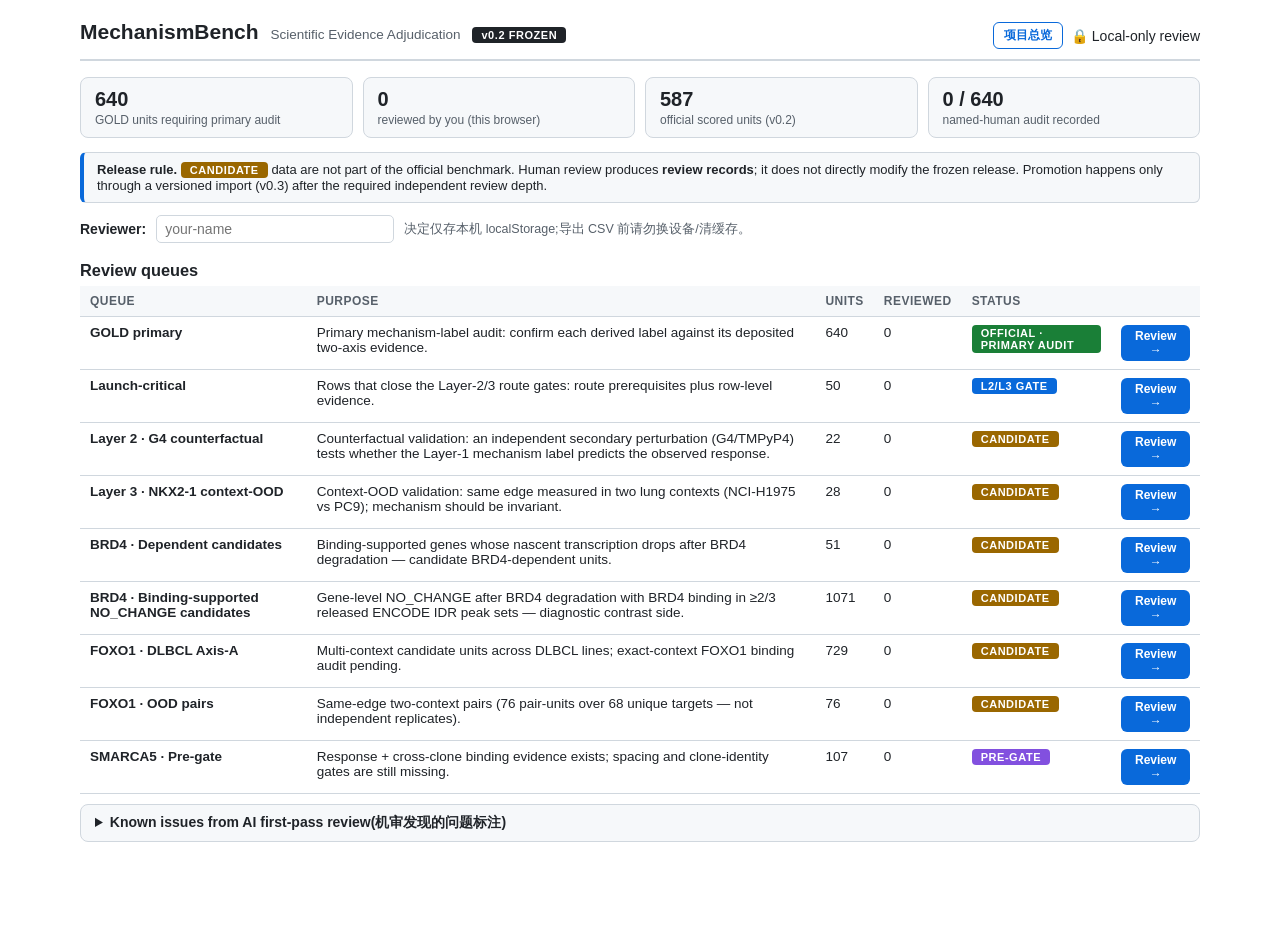
==== index.html @ e1ca5b91 "Bake 2,774 first-pass review records into site (records.js): dashboard shows progress, cards pre-fil" ====
<!DOCTYPE html>
<html lang="zh">
<head>
<meta charset="utf-8" />
<meta name="viewport" content="width=device-width, initial-scale=1" />
<title>MechanismBench — Scientific Evidence Adjudication</title>
<style>
:root{--ink:#1f2328;--mut:#57606a;--line:#d0d7de;--bg:#f6f8fa;--accent:#0969da;--ok:#1a7f37;--warn:#9a6700;--bad:#cf222e}
body{font-family:-apple-system,"PingFang SC","Microsoft YaHei",Segoe UI,sans-serif;color:var(--ink);margin:0;background:#fff;font-size:14px}
.wrap{max-width:1120px;margin:0 auto;padding:20px 20px 80px}
header.top{display:flex;flex-wrap:wrap;align-items:baseline;gap:12px;border-bottom:2px solid var(--line);padding-bottom:10px}
header.top h1{font-size:21px;margin:0}
header.top .subtitle{color:var(--mut);font-size:13.5px}
.badge{display:inline-block;padding:2px 9px;border-radius:4px;font-size:11px;font-weight:700;letter-spacing:.05em}
.b-frozen{background:#1f2328;color:#fff}.b-official{background:var(--ok);color:#fff}
.b-cand{background:var(--warn);color:#fff}.b-pregate{background:#8250df;color:#fff}
.b-gate{background:#0969da;color:#fff}
.statcards{display:flex;flex-wrap:wrap;gap:10px;margin:14px 0}
.statcards div{flex:1;min-width:150px;border:1px solid var(--line);border-radius:8px;padding:10px 14px;background:var(--bg)}
.statcards b{display:block;font-size:20px}
.statcards span{color:var(--mut);font-size:12px}
.releaserule{border:1px solid var(--line);border-left:4px solid var(--accent);background:var(--bg);border-radius:6px;padding:9px 13px;font-size:13px;margin:12px 0}
table.qtable{width:100%;border-collapse:collapse;font-size:13.5px}
table.qtable th,table.qtable td{border-bottom:1px solid var(--line);padding:8px 10px;text-align:left;vertical-align:top}
table.qtable th{background:var(--bg);font-size:12px;text-transform:uppercase;letter-spacing:.04em;color:var(--mut)}
.btn{display:inline-block;padding:6px 14px;border-radius:6px;background:var(--accent);color:#fff;border:none;font-size:13px;font-weight:600;cursor:pointer;text-decoration:none}
.btn.ghost{background:#fff;color:var(--accent);border:1px solid var(--accent)}
.btn.small{padding:4px 10px;font-size:12px}
.btn:hover{opacity:.9}
input[type=text],select,textarea{font:inherit;padding:5px 8px;border:1px solid var(--line);border-radius:5px}
textarea{width:100%;min-height:56px}
.panel{margin-top:16px}
.hidden{display:none!important}
.card section{border:1px solid var(--line);border-radius:8px;padding:12px 15px;margin:10px 0}
.card h4{margin:0 0 8px;font-size:13px;color:var(--mut);text-transform:uppercase;letter-spacing:.05em}
.hrow{display:flex;gap:10px;flex-wrap:wrap}
.hbox{flex:1;min-width:240px;border:1px solid var(--line);border-radius:8px;padding:10px 13px;background:var(--bg)}
.hbox .pred{font-weight:700;font-size:15px;margin-top:4px}
.derived{border:2px solid var(--ink);border-radius:8px;padding:12px 15px;background:#fff}
.derived .label{font-size:17px;font-weight:800}
.match-yes{color:var(--ok);font-weight:700}.match-no{color:var(--bad);font-weight:700}
label.opt{display:block;padding:6px 8px;border:1px solid var(--line);border-radius:6px;margin:4px 0;cursor:pointer}
label.opt:hover{background:var(--bg)}
.checks{display:grid;grid-template-columns:repeat(auto-fill,minmax(230px,1fr));gap:4px 14px;font-size:13px}
.navbar{display:flex;flex-wrap:wrap;gap:8px;align-items:center;margin:12px 0}
.progressbar{height:8px;background:var(--bg);border:1px solid var(--line);border-radius:4px;overflow:hidden;flex:1;min-width:160px}
.progressbar i{display:block;height:100%;background:var(--accent)}
.muted{color:var(--mut)}
.right{margin-left:auto}
details.box{border:1px solid var(--line);border-radius:8px;padding:0 14px;margin:10px 0;background:var(--bg)}
details.box summary{cursor:pointer;font-weight:600;padding:9px 0}
a{color:var(--accent)}
</style>
</head>
<body>
<div class="wrap">

<header class="top">
  <h1>MechanismBench</h1>
  <span class="subtitle">Scientific Evidence Adjudication</span>
  <span class="badge b-frozen">v0.2 FROZEN</span>
  <span class="right" style="display:flex;gap:8px;align-items:center">
    <a class="btn ghost small" href="overview.html">项目总览</a>
    <span title="Decisions are stored in this browser's localStorage only. Nothing is uploaded. Export CSV before switching devices.">🔒 Local-only review</span>
  </span>
</header>

<!-- DASHBOARD -->
<div id="setup" class="panel">
  <div class="statcards">
    <div><b>640</b><span>GOLD units requiring primary audit</span></div>
    <div><b id="stReviewed">0</b><span>reviewed by you (this browser)</span></div>
    <div><b>587</b><span>official scored units (v0.2)</span></div>
    <div><b>0 / 640</b><span>named-human audit recorded</span></div>
  </div>

  <div class="releaserule">
    <b>Release rule.</b> <span class="badge b-cand">CANDIDATE</span> data are not part of the official benchmark.
    Human review produces <b>review records</b>; it does not directly modify the frozen release.
    Promotion happens only through a versioned import (v0.3) after the required independent review depth.
  </div>

  <div style="display:flex;gap:10px;align-items:center;margin:12px 0">
    <b>Reviewer:</b>
    <input id="reviewerId" type="text" placeholder="your-name" autocomplete="off" style="width:220px" />
    <span class="muted" style="font-size:12.5px">决定仅存本机 localStorage;导出 CSV 前请勿换设备/清缓存。</span>
  </div>

  <h3 style="margin:18px 0 6px">Review queues</h3>
  <table class="qtable">
    <thead><tr><th>Queue</th><th>Purpose</th><th style="text-align:right">Units</th><th style="text-align:right">Reviewed</th><th>Status</th><th></th></tr></thead>
    <tbody id="queueList"></tbody>
  </table>

  <details class="box">
    <summary>Known issues from AI first-pass review(机审发现的问题标注)</summary>
    <div id="issuesBox" style="font-size:13.5px"></div>
  </details>
</div>

<!-- REVIEW VIEW -->
<div id="review" class="panel hidden">
  <div style="display:flex;flex-wrap:wrap;gap:10px;align-items:center">
    <button class="btn ghost small" id="backBtn">← Dashboard</button>
    <b id="qTitle"></b>
    <span id="qBadge" class="badge b-cand"></span>
    <span class="right"></span>
    <button class="btn ghost small" id="exportBtn">Export Review Records</button>
  </div>
  <div id="banner" class="muted" style="margin:6px 0 2px;font-size:13px"></div>
  <div class="navbar">
    <span id="progress" class="muted" style="font-size:12.5px"></span>
    <div class="progressbar"><i id="pbar" style="width:0%"></i></div>
  </div>

  <div class="card">
    <div style="display:flex;align-items:baseline;gap:10px;flex-wrap:wrap">
      <h3 id="unitId" style="margin:0;font-family:ui-monospace,Menlo,monospace"></h3>
      <span id="doneTag" class="badge b-official hidden">REVIEWED</span>
      <span id="edgeName" style="font-weight:700"></span>
    </div>

    <section><h4>① Why am I reviewing this</h4>
      <div id="whyText" style="font-size:13.5px"></div>
      <div id="layerChecks" class="checks" style="margin-top:8px"></div>
      <div class="note" style="margin-top:6px">Do <b>not</b> use the source paper's stated mechanism as the decision criterion — adjudicate from the deposited evidence below.</div>
    </section>

    <section><h4>② Regulatory edge</h4>
      <table class="qtable" id="edgeTable" style="font-size:13px"></table>
      <div id="dataLinks" style="font-size:13px;margin-top:6px"></div>
    </section>

    <section><h4>③ Competing mechanistic hypotheses</h4>
      <div class="hrow" id="hypRow"></div>
    </section>

    <section><h4>④ Observed evidence</h4>
      <table class="qtable" id="evidence" style="font-size:13px"></table>
    </section>

    <section><h4>⑤ Derived decision(数据推出什么)</h4>
      <div class="derived" id="derivedBox"></div>
      <div class="note" style="margin-top:5px">Decision rule: preregistered direction-only rule — UP/DOWN/NO_CHANGE,magnitude-agnostic;neither-matching → inconclusive.</div>
    </section>

    <section><h4>⑥ Evidence integrity</h4>
      <div class="checks" id="integrityChecks"></div>
    </section>

    <section><h4>⑦ Risk flags(勾选将写入 reason,便于统计)</h4>
      <div class="checks" id="riskFlags"></div>
    </section>

    <section><h4>⑧ Human review decision(人审与机推分开记录)</h4>
      <div id="decisionForm"></div>
    </section>

    <details class="box">
      <summary>Show automated triage ▸(AI first-pass 底稿,默认折叠防锚定)</summary>
      <div class="note">AI first-pass 记录在仓库 <span class="mono">review_sessions/</span>;本界面不显示其结论,以免锚定你的判断。</div>
    </details>
  </div>

  <div class="navbar">
    <button class="btn ghost" id="prevBtn">← Previous</button>
    <button class="btn ghost" id="skipBtn">Skip</button>
    <button class="btn" id="saveNextBtn">Save &amp; Next →</button>
    <span class="muted">Jump to #</span><input id="jumpTo" type="text" style="width:80px" />
    <input id="findText" type="text" placeholder="find ID / target / batch" style="width:190px" />
    <button class="btn ghost small" id="findBtn">Find</button>
    <label class="muted" style="font-size:12.5px"><input type="checkbox" id="onlyUndone" /> only unreviewed</label>
  </div>
</div>

</div>
<script src="queues.js?v=20260922-console"></script>
<script src="app.js?v=20260922-baked"></script>
</body>
</html>
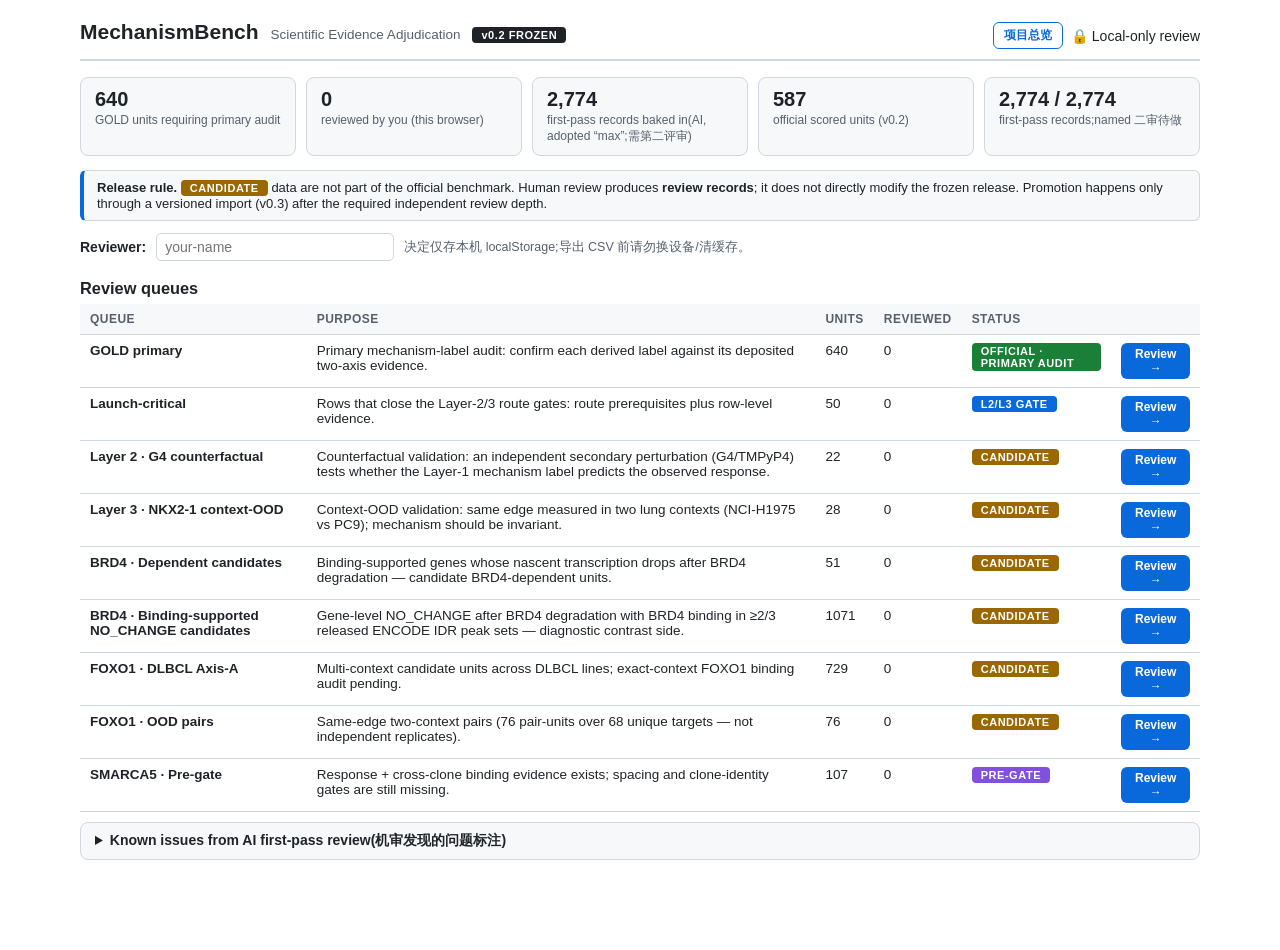
==== commit d41ee3e1: "Wire records.js into index (previous write crashed before save); verified tag present" ====
--- a/index.html
+++ b/index.html
@@ -70,8 +70,9 @@
   <div class="statcards">
     <div><b>640</b><span>GOLD units requiring primary audit</span></div>
     <div><b id="stReviewed">0</b><span>reviewed by you (this browser)</span></div>
+    <div><b>2,774</b><span>first-pass records baked in(AI, adopted “max”;需第二评审)</span></div>
     <div><b>587</b><span>official scored units (v0.2)</span></div>
-    <div><b>0 / 640</b><span>named-human audit recorded</span></div>
+    <div><b>2,774 / 2,774</b><span>first-pass records;named 二审待做</span></div>
   </div>
 
   <div class="releaserule">
@@ -175,6 +176,7 @@
 
 </div>
 <script src="queues.js?v=20260922-console"></script>
+<script src="records.js?v=20260922-console"></script>
 <script src="app.js?v=20260922-baked"></script>
 </body>
 </html>
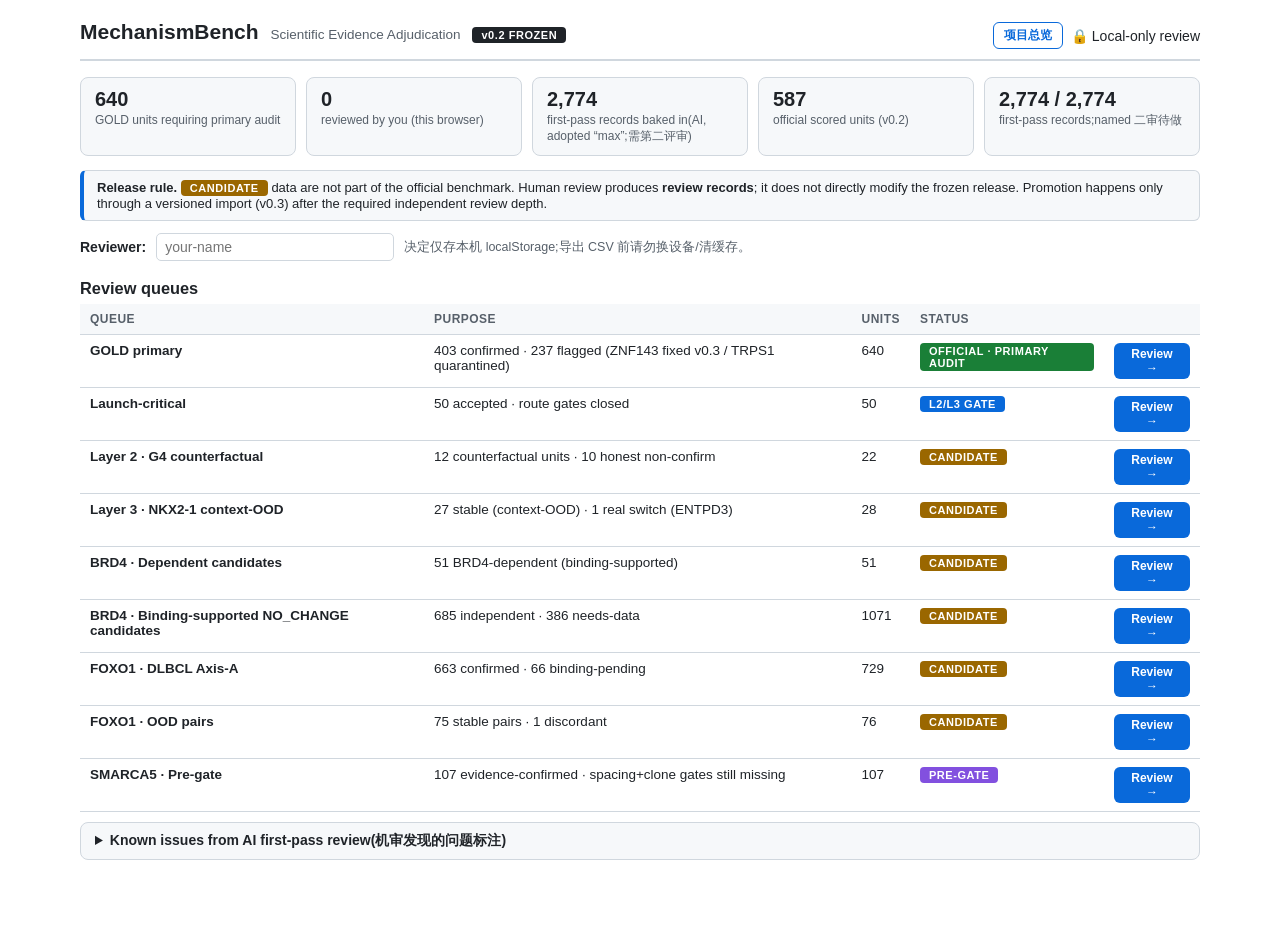
==== commit e7743006: "Dashboard is results-forward: queue rows show first-pass verdicts directly (e.g. '12 counterfactual " ====
--- a/index.html
+++ b/index.html
@@ -89,7 +89,7 @@
 
   <h3 style="margin:18px 0 6px">Review queues</h3>
   <table class="qtable">
-    <thead><tr><th>Queue</th><th>Purpose</th><th style="text-align:right">Units</th><th style="text-align:right">Reviewed</th><th>Status</th><th></th></tr></thead>
+    <thead><tr><th>Queue</th><th>Purpose</th><th style="text-align:right">Units</th><th>Status</th><th></th></tr></thead>
     <tbody id="queueList"></tbody>
   </table>
 
@@ -176,7 +176,7 @@
 
 </div>
 <script src="queues.js?v=20260922-console"></script>
-<script src="records.js?v=20260922-console"></script>
-<script src="app.js?v=20260922-baked"></script>
+<script src="records.js?v=20260922-outcome"></script>
+<script src="app.js?v=20260922-outcome"></script>
 </body>
 </html>
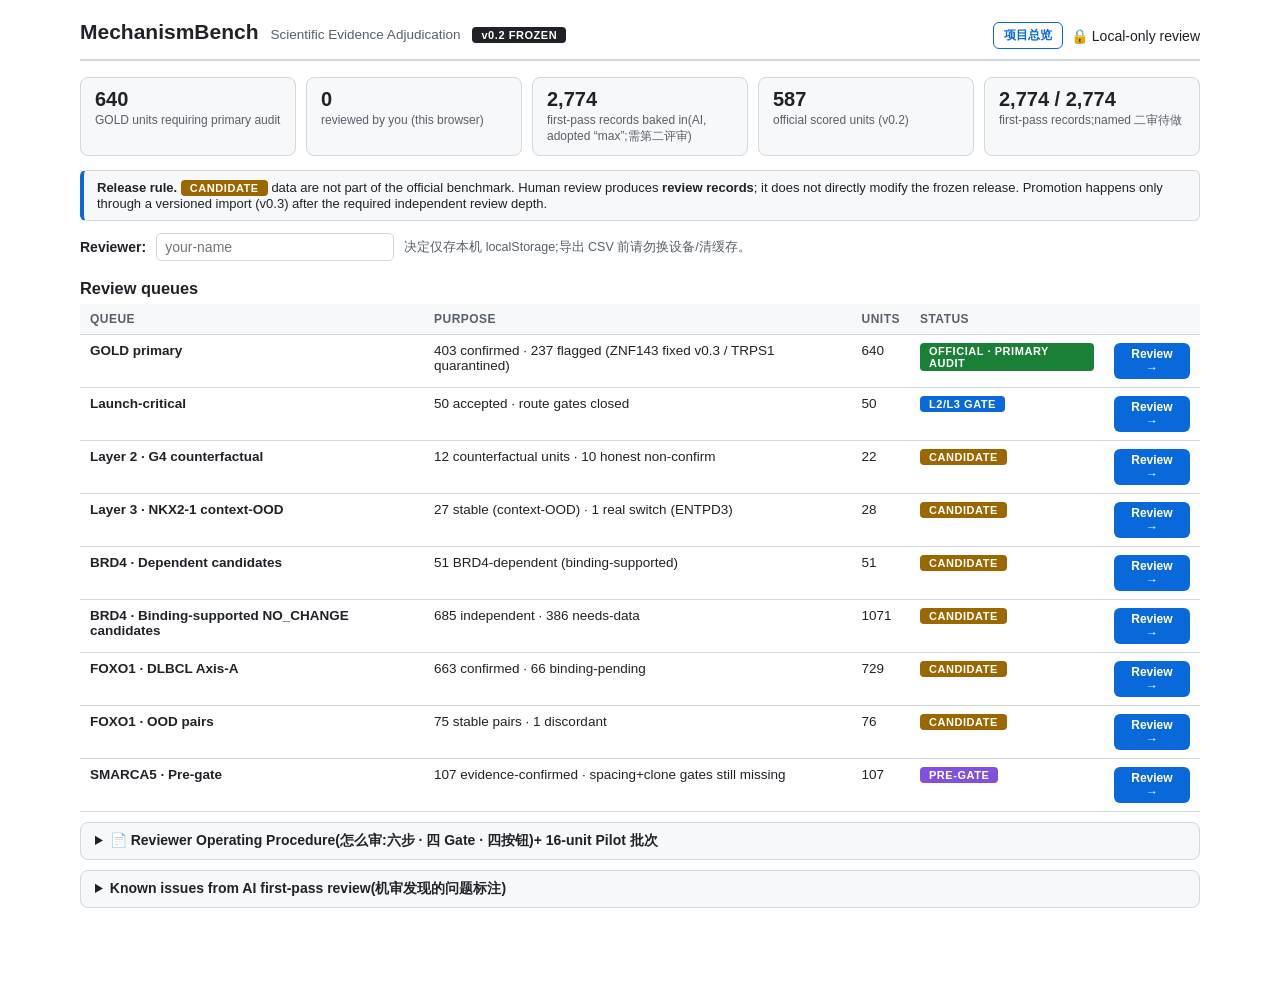
==== commit e02c2972: "Add Reviewer Operating Procedure v1.0 (6-step flow, Gates A-D, NO_CHANGE equivalence criterion padj>" ====
--- a/index.html
+++ b/index.html
@@ -94,6 +94,10 @@
   </table>
 
   <details class="box">
+    <summary>📄 Reviewer Operating Procedure(怎么审:六步 · 四 Gate · 四按钮)+ 16-unit Pilot 批次</summary>
+    <div id="ropBox" style="font-size:13.5px"></div>
+  </details>
+  <details class="box">
     <summary>Known issues from AI first-pass review(机审发现的问题标注)</summary>
     <div id="issuesBox" style="font-size:13.5px"></div>
   </details>
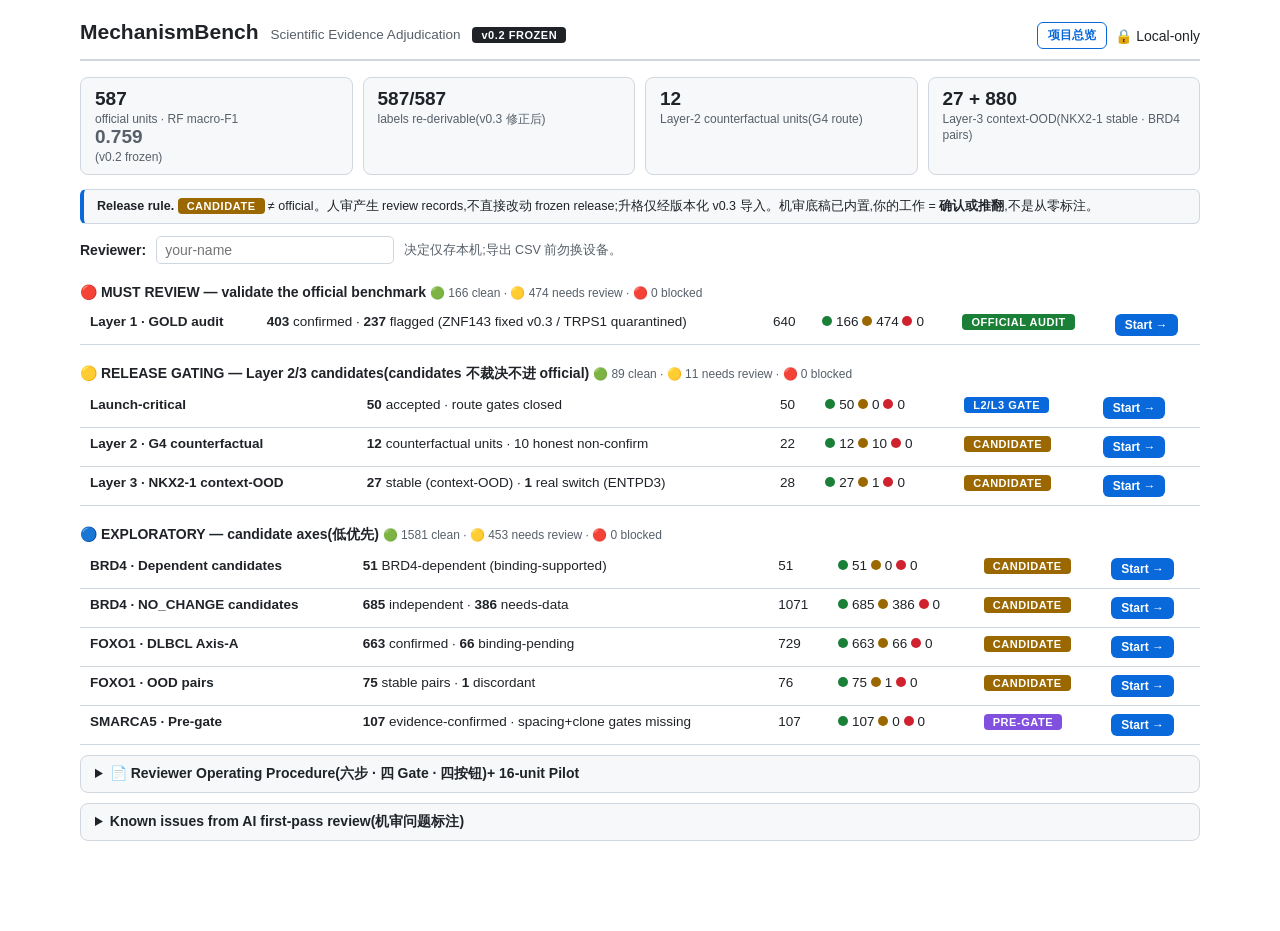
==== commit 4e456961: "Console v3 clean rewrite: triage dashboard groups (MUST/GATING/EXPLORATORY), evidence-first card (pe" ====
--- a/index.html
+++ b/index.html
@@ -10,46 +10,50 @@
 .wrap{max-width:1120px;margin:0 auto;padding:20px 20px 80px}
 header.top{display:flex;flex-wrap:wrap;align-items:baseline;gap:12px;border-bottom:2px solid var(--line);padding-bottom:10px}
 header.top h1{font-size:21px;margin:0}
-header.top .subtitle{color:var(--mut);font-size:13.5px}
+.subtitle{color:var(--mut);font-size:13.5px}
 .badge{display:inline-block;padding:2px 9px;border-radius:4px;font-size:11px;font-weight:700;letter-spacing:.05em}
 .b-frozen{background:#1f2328;color:#fff}.b-official{background:var(--ok);color:#fff}
 .b-cand{background:var(--warn);color:#fff}.b-pregate{background:#8250df;color:#fff}
 .b-gate{background:#0969da;color:#fff}
 .statcards{display:flex;flex-wrap:wrap;gap:10px;margin:14px 0}
-.statcards div{flex:1;min-width:150px;border:1px solid var(--line);border-radius:8px;padding:10px 14px;background:var(--bg)}
-.statcards b{display:block;font-size:20px}
+.statcards div{flex:1;min-width:170px;border:1px solid var(--line);border-radius:8px;padding:10px 14px;background:var(--bg)}
+.statcards b{display:block;font-size:19px}
 .statcards span{color:var(--mut);font-size:12px}
-.releaserule{border:1px solid var(--line);border-left:4px solid var(--accent);background:var(--bg);border-radius:6px;padding:9px 13px;font-size:13px;margin:12px 0}
+.releaserule{border:1px solid var(--line);border-left:4px solid var(--accent);background:var(--bg);border-radius:6px;padding:8px 13px;font-size:12.5px;margin:10px 0}
+h3.ghead{margin:20px 0 6px;font-size:14px}
 table.qtable{width:100%;border-collapse:collapse;font-size:13.5px}
 table.qtable th,table.qtable td{border-bottom:1px solid var(--line);padding:8px 10px;text-align:left;vertical-align:top}
 table.qtable th{background:var(--bg);font-size:12px;text-transform:uppercase;letter-spacing:.04em;color:var(--mut)}
 .btn{display:inline-block;padding:6px 14px;border-radius:6px;background:var(--accent);color:#fff;border:none;font-size:13px;font-weight:600;cursor:pointer;text-decoration:none}
 .btn.ghost{background:#fff;color:var(--accent);border:1px solid var(--accent)}
 .btn.small{padding:4px 10px;font-size:12px}
+.btn.big{padding:9px 18px;font-size:14px}
 .btn:hover{opacity:.9}
 input[type=text],select,textarea{font:inherit;padding:5px 8px;border:1px solid var(--line);border-radius:5px}
-textarea{width:100%;min-height:56px}
-.panel{margin-top:16px}
-.hidden{display:none!important}
-.card section{border:1px solid var(--line);border-radius:8px;padding:12px 15px;margin:10px 0}
-.card h4{margin:0 0 8px;font-size:13px;color:var(--mut);text-transform:uppercase;letter-spacing:.05em}
+textarea{width:100%;min-height:52px}
+.panel{margin-top:16px}.hidden{display:none!important}
+.card section{border:1px solid var(--line);border-radius:8px;padding:11px 14px;margin:9px 0}
+.card h4{margin:0 0 7px;font-size:12.5px;color:var(--mut);text-transform:uppercase;letter-spacing:.05em}
 .hrow{display:flex;gap:10px;flex-wrap:wrap}
-.hbox{flex:1;min-width:240px;border:1px solid var(--line);border-radius:8px;padding:10px 13px;background:var(--bg)}
-.hbox .pred{font-weight:700;font-size:15px;margin-top:4px}
-.derived{border:2px solid var(--ink);border-radius:8px;padding:12px 15px;background:#fff}
-.derived .label{font-size:17px;font-weight:800}
+.hbox{flex:1;min-width:240px;border:1px solid var(--line);border-radius:8px;padding:9px 12px;background:var(--bg)}
+.hbox .pred{font-weight:700;font-size:14px;margin-top:3px}
+.derived{border:2px solid var(--ink);border-radius:8px;padding:11px 14px;background:#fff}
+.derived .label{font-size:16px;font-weight:800}
 .match-yes{color:var(--ok);font-weight:700}.match-no{color:var(--bad);font-weight:700}
 label.opt{display:block;padding:6px 8px;border:1px solid var(--line);border-radius:6px;margin:4px 0;cursor:pointer}
 label.opt:hover{background:var(--bg)}
-.checks{display:grid;grid-template-columns:repeat(auto-fill,minmax(230px,1fr));gap:4px 14px;font-size:13px}
+.q3{border:1px solid var(--line);border-radius:8px;padding:10px 14px;margin:8px 0}
+.q3 b{display:block;margin-bottom:4px}
 .navbar{display:flex;flex-wrap:wrap;gap:8px;align-items:center;margin:12px 0}
-.progressbar{height:8px;background:var(--bg);border:1px solid var(--line);border-radius:4px;overflow:hidden;flex:1;min-width:160px}
+.progressbar{height:10px;background:var(--bg);border:1px solid var(--line);border-radius:4px;overflow:hidden;flex:1;min-width:160px}
 .progressbar i{display:block;height:100%;background:var(--accent)}
-.muted{color:var(--mut)}
-.right{margin-left:auto}
+.muted{color:var(--mut)}.right{margin-left:auto}
 details.box{border:1px solid var(--line);border-radius:8px;padding:0 14px;margin:10px 0;background:var(--bg)}
 details.box summary{cursor:pointer;font-weight:600;padding:9px 0}
 a{color:var(--accent)}
+.gatebanner{border:2px solid var(--bad);border-radius:8px;padding:9px 13px;background:#fff8f8;font-size:13px;margin:8px 0}
+.tri{display:inline-block;width:10px;height:10px;border-radius:50%;margin-right:4px}
+.t-clean{background:var(--ok)}.t-needs{background:var(--warn)}.t-blocked{background:var(--bad)}
 </style>
 </head>
 <body>
@@ -61,45 +65,45 @@
   <span class="badge b-frozen">v0.2 FROZEN</span>
   <span class="right" style="display:flex;gap:8px;align-items:center">
     <a class="btn ghost small" href="overview.html">项目总览</a>
-    <span title="Decisions are stored in this browser's localStorage only. Nothing is uploaded. Export CSV before switching devices.">🔒 Local-only review</span>
+    <span title="Decisions are stored in this browser's localStorage only. Export CSV before switching devices.">🔒 Local-only</span>
   </span>
 </header>
 
 <!-- DASHBOARD -->
 <div id="setup" class="panel">
   <div class="statcards">
-    <div><b>640</b><span>GOLD units requiring primary audit</span></div>
-    <div><b id="stReviewed">0</b><span>reviewed by you (this browser)</span></div>
-    <div><b>2,774</b><span>first-pass records baked in(AI, adopted “max”;需第二评审)</span></div>
-    <div><b>587</b><span>official scored units (v0.2)</span></div>
-    <div><b>2,774 / 2,774</b><span>first-pass records;named 二审待做</span></div>
+    <div><b>587</b><span>official units · RF macro-F1 <b>0.759</b>(v0.2 frozen)</span></div>
+    <div><b>587/587</b><span>labels re-derivable(v0.3 修正后)</span></div>
+    <div><b>12</b><span>Layer-2 counterfactual units(G4 route)</span></div>
+    <div><b>27 + 880</b><span>Layer-3 context-OOD(NKX2-1 stable · BRD4 pairs)</span></div>
   </div>
 
   <div class="releaserule">
-    <b>Release rule.</b> <span class="badge b-cand">CANDIDATE</span> data are not part of the official benchmark.
-    Human review produces <b>review records</b>; it does not directly modify the frozen release.
-    Promotion happens only through a versioned import (v0.3) after the required independent review depth.
+    <b>Release rule.</b> <span class="badge b-cand">CANDIDATE</span> ≠ official。人审产生 review records,不直接改动 frozen release;升格仅经版本化 v0.3 导入。机审底稿已内置,你的工作 = <b>确认或推翻</b>,不是从零标注。
   </div>
 
   <div style="display:flex;gap:10px;align-items:center;margin:12px 0">
     <b>Reviewer:</b>
     <input id="reviewerId" type="text" placeholder="your-name" autocomplete="off" style="width:220px" />
-    <span class="muted" style="font-size:12.5px">决定仅存本机 localStorage;导出 CSV 前请勿换设备/清缓存。</span>
+    <span class="muted" style="font-size:12.5px">决定仅存本机;导出 CSV 前勿换设备。</span>
   </div>
 
-  <h3 style="margin:18px 0 6px">Review queues</h3>
-  <table class="qtable">
-    <thead><tr><th>Queue</th><th>Purpose</th><th style="text-align:right">Units</th><th>Status</th><th></th></tr></thead>
-    <tbody id="queueList"></tbody>
-  </table>
+  <h3 class="ghead">🔴 MUST REVIEW — validate the official benchmark</h3>
+  <table class="qtable"><tbody id="grpMust"></tbody></table>
+
+  <h3 class="ghead">🟡 RELEASE GATING — Layer 2/3 candidates(candidates 不裁决不进 official)</h3>
+  <table class="qtable"><tbody id="grpGate"></tbody></table>
+
+  <h3 class="ghead">🔵 EXPLORATORY — candidate axes(低优先)</h3>
+  <table class="qtable"><tbody id="grpExp"></tbody></table>
 
   <details class="box">
-    <summary>📄 Reviewer Operating Procedure(怎么审:六步 · 四 Gate · 四按钮)+ 16-unit Pilot 批次</summary>
-    <div id="ropBox" style="font-size:13.5px"></div>
+    <summary>📄 Reviewer Operating Procedure(六步 · 四 Gate · 四按钮)+ 16-unit Pilot</summary>
+    <div id="ropBox" style="font-size:13px"></div>
   </details>
   <details class="box">
-    <summary>Known issues from AI first-pass review(机审发现的问题标注)</summary>
-    <div id="issuesBox" style="font-size:13.5px"></div>
+    <summary>Known issues from AI first-pass review(机审问题标注)</summary>
+    <div id="issuesBox" style="font-size:13px"></div>
   </details>
 </div>
 
@@ -112,75 +116,52 @@
     <span class="right"></span>
     <button class="btn ghost small" id="exportBtn">Export Review Records</button>
   </div>
-  <div id="banner" class="muted" style="margin:6px 0 2px;font-size:13px"></div>
   <div class="navbar">
-    <span id="progress" class="muted" style="font-size:12.5px"></span>
-    <div class="progressbar"><i id="pbar" style="width:0%"></i></div>
+    <b id="unitId" style="font-family:ui-monospace,Menlo,monospace"></b>
+    <span id="triageBadge"></span>
+    <span id="edgeName" style="font-weight:700"></span>
+    <span id="doneTag" class="badge b-official hidden">REVIEWED</span>
   </div>
 
-  <div class="card">
-    <div style="display:flex;align-items:baseline;gap:10px;flex-wrap:wrap">
-      <h3 id="unitId" style="margin:0;font-family:ui-monospace,Menlo,monospace"></h3>
-      <span id="doneTag" class="badge b-official hidden">REVIEWED</span>
-      <span id="edgeName" style="font-weight:700"></span>
-    </div>
+  <!-- evidence chain: evidence first -->
+  <section class="card">
+    <h4>1 · Perturbation</h4>
+    <div id="pertBox" style="font-size:14px"></div>
+    <h4 style="margin-top:12px">2 · Observed response</h4>
+    <div id="obsBox" style="font-size:15px;font-weight:700"></div>
+    <div id="obsDetail" class="muted" style="font-size:12.5px;margin-top:3px"></div>
+    <h4 style="margin-top:12px">3 · Competing hypotheses</h4>
+    <div class="hrow" id="hypRow"></div>
+    <h4 style="margin-top:12px">4 · Derived label</h4>
+    <div class="derived" id="derivedBox"></div>
+  </section>
 
-    <section><h4>① Why am I reviewing this</h4>
-      <div id="whyText" style="font-size:13.5px"></div>
-      <div id="layerChecks" class="checks" style="margin-top:8px"></div>
-      <div class="note" style="margin-top:6px">Do <b>not</b> use the source paper's stated mechanism as the decision criterion — adjudicate from the deposited evidence below.</div>
-    </section>
-
-    <section><h4>② Regulatory edge</h4>
-      <table class="qtable" id="edgeTable" style="font-size:13px"></table>
-      <div id="dataLinks" style="font-size:13px;margin-top:6px"></div>
-    </section>
-
-    <section><h4>③ Competing mechanistic hypotheses</h4>
-      <div class="hrow" id="hypRow"></div>
-    </section>
-
-    <section><h4>④ Observed evidence</h4>
-      <table class="qtable" id="evidence" style="font-size:13px"></table>
-    </section>
-
-    <section><h4>⑤ Derived decision(数据推出什么)</h4>
-      <div class="derived" id="derivedBox"></div>
-      <div class="note" style="margin-top:5px">Decision rule: preregistered direction-only rule — UP/DOWN/NO_CHANGE,magnitude-agnostic;neither-matching → inconclusive.</div>
-    </section>
-
-    <section><h4>⑥ Evidence integrity</h4>
-      <div class="checks" id="integrityChecks"></div>
-    </section>
-
-    <section><h4>⑦ Risk flags(勾选将写入 reason,便于统计)</h4>
-      <div class="checks" id="riskFlags"></div>
-    </section>
-
-    <section><h4>⑧ Human review decision(人审与机推分开记录)</h4>
-      <div id="decisionForm"></div>
-    </section>
-
-    <details class="box">
-      <summary>Show automated triage ▸(AI first-pass 底稿,默认折叠防锚定)</summary>
-      <div class="note">AI first-pass 记录在仓库 <span class="mono">review_sessions/</span>;本界面不显示其结论,以免锚定你的判断。</div>
+  <section class="card">
+    <h4>5 · Your review(3 个问题;全 Yes 即 Accept)</h4>
+    <div class="q3"><b>① Evidence valid?</b><span id="q1"></span></div>
+    <div class="q3"><b>② Does the perturbation discriminate H1 vs H2?</b><span id="q2"></span></div>
+    <div class="q3"><b>③ Is the derived label correct?</b><span id="q3"></span></div>
+    <div id="quickBtns" style="margin-top:10px"></div>
+    <details id="advanced" class="box hidden">
+      <summary>Advanced:flag / relabel / exclude(为什么不能直接 Accept)</summary>
+      <div id="advBody"></div>
     </details>
-  </div>
+  </section>
 
   <div class="navbar">
     <button class="btn ghost" id="prevBtn">← Previous</button>
     <button class="btn ghost" id="skipBtn">Skip</button>
     <button class="btn" id="saveNextBtn">Save &amp; Next →</button>
-    <span class="muted">Jump to #</span><input id="jumpTo" type="text" style="width:80px" />
-    <input id="findText" type="text" placeholder="find ID / target / batch" style="width:190px" />
+    <span class="muted">Jump #</span><input id="jumpTo" type="text" style="width:70px" />
+    <input id="findText" type="text" placeholder="find ID / target" style="width:170px" />
     <button class="btn ghost small" id="findBtn">Find</button>
     <label class="muted" style="font-size:12.5px"><input type="checkbox" id="onlyUndone" /> only unreviewed</label>
   </div>
 </div>
 
 </div>
-<script src="queues.js?v=20260922-console"></script>
-<script src="records.js?v=20260922-outcome"></script>
-<script src="app.js?v=20260922-outcome"></script>
+<script src="queues.js?v=20260922-v3"></script>
+<script src="records.js?v=20260922-v3"></script>
+<script src="app.js?v=20260922-v3"></script>
 </body>
 </html>
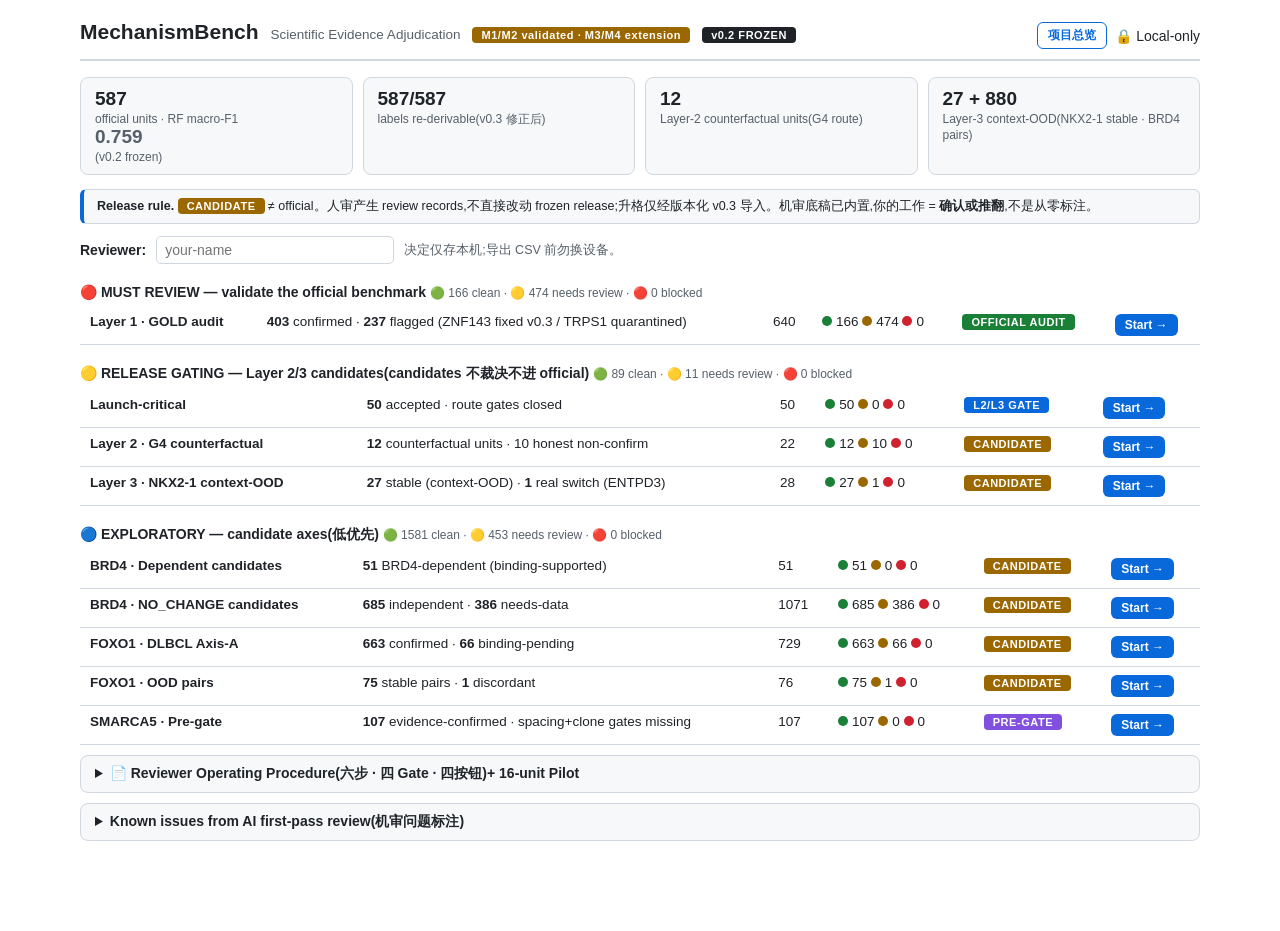
==== commit 742cc798: "Five pre-send fixes: numbers-relationship note (640/587/2774), title downgraded to M1/M2-validated, " ====
--- a/index.html
+++ b/index.html
@@ -62,6 +62,7 @@
 <header class="top">
   <h1>MechanismBench</h1>
   <span class="subtitle">Scientific Evidence Adjudication</span>
+  <span class="badge b-cand">M1/M2 validated · M3/M4 extension</span>
   <span class="badge b-frozen">v0.2 FROZEN</span>
   <span class="right" style="display:flex;gap:8px;align-items:center">
     <a class="btn ghost small" href="overview.html">项目总览</a>
@@ -115,6 +116,7 @@
     <span id="qBadge" class="badge b-cand"></span>
     <span class="right"></span>
     <button class="btn ghost small" id="exportBtn">Export Review Records</button>
+    <a class="btn ghost small" href="MechanismBench_v0.2_handoff.xlsx" download>⬇ Excel 总表</a>
   </div>
   <div class="navbar">
     <b id="unitId" style="font-family:ui-monospace,Menlo,monospace"></b>
@@ -162,6 +164,6 @@
 </div>
 <script src="queues.js?v=20260922-v3"></script>
 <script src="records.js?v=20260922-v3"></script>
-<script src="app.js?v=20260922-v3"></script>
+<script src="app.js?v=20260922-v3b"></script>
 </body>
 </html>
